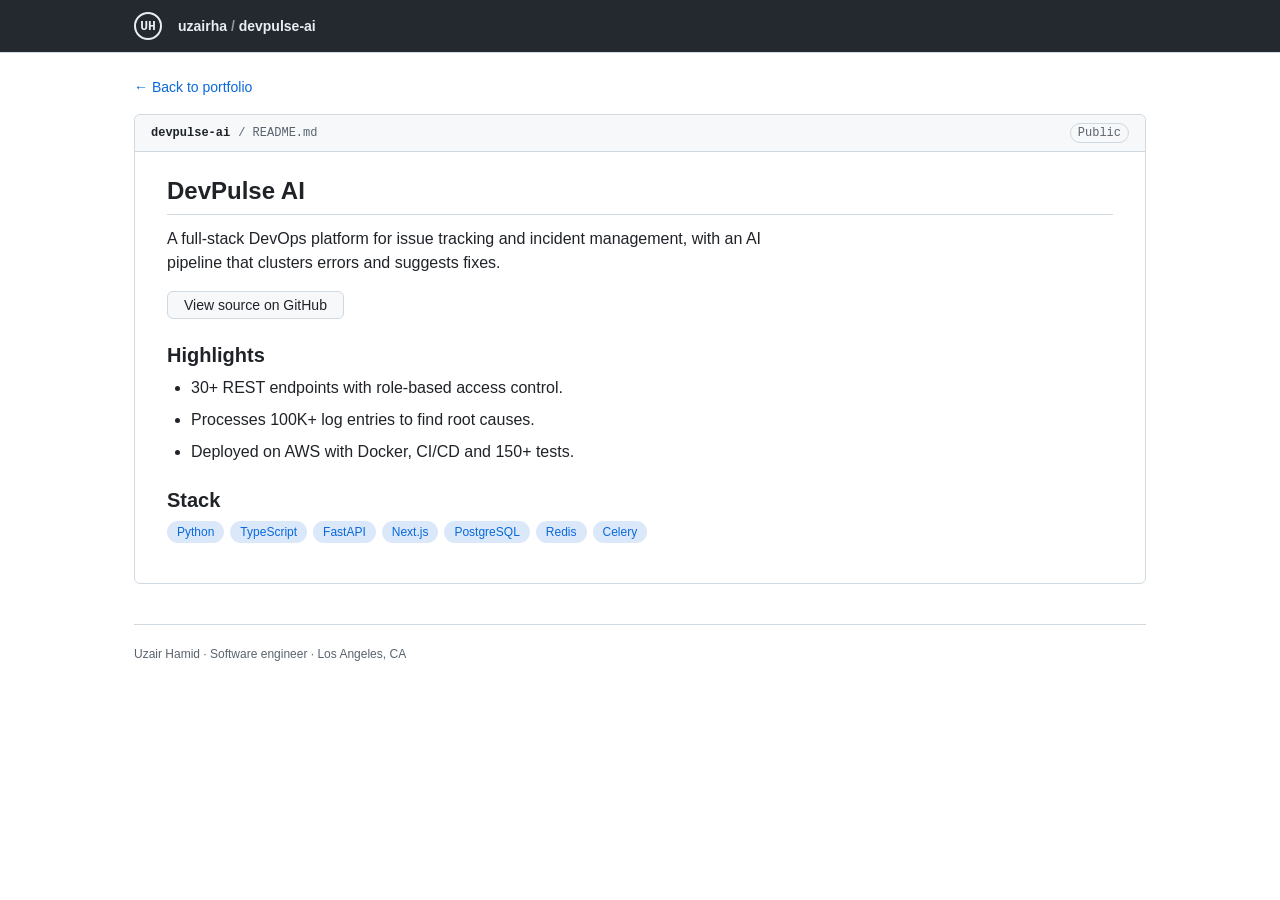
==== projects/devpulse-ai.html @ b9ba2fd6 "Add DevPulse AI detail page and link pinned card Co-Authored-By: Claude Sonnet 5.5 <noreply@anthropi" ====
<!doctype html>
<html lang="en">
<head>
<meta charset="utf-8">
<meta name="viewport" content="width=device-width, initial-scale=1, viewport-fit=cover">
<title>DevPulse AI · Uzair Hamid</title>
<link rel="stylesheet" href="../style.css">
</head>
<body>
<header class="topbar">
  <div class="topbar-in">
    <a class="logo" href="../" aria-label="Back to portfolio">UH</a>
    <div class="crumb"><a href="../" style="color:#e6edf3">uzairha</a> <span style="color:#9198a1">/</span> devpulse-ai</div>
  </div>
</header>

<div class="wrap page">
  <a class="back" href="../#projects">← Back to portfolio</a>

  <section class="box">
    <div class="box-h"><b>devpulse-ai</b> / README.md <span class="tag">Public</span></div>
    <div class="readme">
      <h2>DevPulse AI</h2>
      <p>A full-stack DevOps platform for issue tracking and incident management, with an AI pipeline that clusters errors and suggests fixes.</p>
      <p><a class="btn inline" href="https://github.com/uzairha/devpulse-ai">View source on GitHub</a></p>

      <h3>Highlights</h3>
      <ul class="steps">
        <li>30+ REST endpoints with role-based access control.</li>
        <li>Processes 100K+ log entries to find root causes.</li>
        <li>Deployed on AWS with Docker, CI/CD and 150+ tests.</li>
      </ul>

      <h3>Stack</h3>
      <div class="chips">
        <span class="chip">Python</span><span class="chip">TypeScript</span><span class="chip">FastAPI</span><span class="chip">Next.js</span><span class="chip">PostgreSQL</span><span class="chip">Redis</span><span class="chip">Celery</span>
      </div>
    </div>
  </section>

  <footer>Uzair Hamid · Software engineer · Los Angeles, CA</footer>
</div>
</body>
</html>
---- style.css ----
/* Layout: GitHub profile page. Sticky-less top bar, 296px identity sidebar, main column with README, pinned cards, experience log and activity graph. */
:root {
  --bg: #0d1117;
  --canvas: #161b22;
  --border: #30363d;
  --fg: #e6edf3;
  --muted: #8b949e;
  --link: #4493f8;
  --green: #3fb950;
  --btn: #21262d;
  --btn-hover: #30363d;
  --cell0: #161b22;
  --cell1: #0e4429;
  --cell2: #39d353;
  --head: #010409;
  --sans: -apple-system, BlinkMacSystemFont, "Segoe UI", "Noto Sans", Helvetica, Arial, sans-serif;
  --mono: ui-monospace, SFMono-Regular, "SF Mono", Menlo, Consolas, "Liberation Mono", monospace;
  color-scheme: dark;
}
@media (prefers-color-scheme: light) {
  :root:not([data-theme="dark"]) {
    --bg: #ffffff; --canvas: #f6f8fa; --border: #d1d9e0; --fg: #1f2328; --muted: #59636e;
    --link: #0969da; --green: #1a7f37; --btn: #f6f8fa; --btn-hover: #eaeef2;
    --cell0: #eff2f5; --cell1: #aceebb; --cell2: #2da44e; --head: #24292f;
    color-scheme: light;
  }
}
:root[data-theme="light"] {
  --bg: #ffffff; --canvas: #f6f8fa; --border: #d1d9e0; --fg: #1f2328; --muted: #59636e;
  --link: #0969da; --green: #1a7f37; --btn: #f6f8fa; --btn-hover: #eaeef2;
  --cell0: #eff2f5; --cell1: #aceebb; --cell2: #2da44e; --head: #24292f;
  color-scheme: light;
}

* { box-sizing: border-box; }
html { scroll-behavior: smooth; -webkit-text-size-adjust: 100%; }
@media (prefers-reduced-motion: reduce) { html { scroll-behavior: auto; } }
body {
  margin: 0;
  background: var(--bg); color: var(--fg); font-family: var(--sans); font-size: 14px; line-height: 1.5;
  padding-left: max(16px, env(safe-area-inset-left, 0px));
  padding-right: max(16px, env(safe-area-inset-right, 0px));
  padding-block: 0 48px;
  -webkit-font-smoothing: antialiased;
}
a { color: var(--link); text-decoration: none; }
a:hover { text-decoration: underline; }
a:focus-visible, button:focus-visible { outline: 2px solid var(--link); outline-offset: 2px; border-radius: 6px; }

/* top bar */
.topbar { margin-inline: calc(-1 * max(16px, env(safe-area-inset-left, 0px))); padding: 12px max(16px, env(safe-area-inset-right, 0px)) 12px max(16px, env(safe-area-inset-left, 0px)); background: var(--head); border-bottom: 1px solid var(--border); }
.topbar-in { max-width: 1012px; margin: 0 auto; display: flex; align-items: center; gap: 16px; }
.logo { width: 28px; height: 28px; flex: none; color: #e6edf3; display: grid; place-items: center; font: 700 13px var(--mono); border: 2px solid #e6edf3; border-radius: 50%; }
.crumb { font-weight: 600; color: #e6edf3; white-space: nowrap; overflow: hidden; text-overflow: ellipsis; min-width: 0; }
.search { margin-left: auto; min-width: 0; display: flex; align-items: center; gap: 8px; border: 1px solid #3d444d; border-radius: 6px; padding: 5px 12px; color: #9198a1; font-size: 13px; width: 240px; max-width: 100%; }
.search kbd { margin-left: auto; font: 11px var(--mono); border: 1px solid #3d444d; border-radius: 4px; padding: 0 5px; }

.wrap { max-width: 1012px; margin: 0 auto; }

/* tabs */
.tabs { scrollbar-width: none; display: flex; gap: 4px; overflow-x: auto; border-bottom: 1px solid var(--border); margin-top: 0; padding-top: 12px; }
.tabs a { color: var(--fg); padding: 8px 14px 12px; font-size: 14px; white-space: nowrap; border-bottom: 2px solid transparent; display: flex; gap: 8px; align-items: center; }
.tabs a { transition: background-color .1s; }
.tabs a:hover { text-decoration: none; background: color-mix(in srgb, var(--muted) 15%, transparent); border-radius: 6px 6px 0 0; }
.tabs a.on { font-weight: 600; border-bottom-color: #f78166; }
.count { background: var(--btn); border: 1px solid var(--border); border-radius: 20px; font-size: 12px; padding: 0 7px; line-height: 18px; color: var(--fg); }

.grid { display: grid; grid-template-columns: 296px minmax(0, 1fr); gap: 32px; padding-top: 24px; align-items: start; }

/* sidebar */
.avatar { width: 100%; max-width: 296px; aspect-ratio: 1; border-radius: 50%; border: 1px solid var(--border); background: var(--canvas); display: flex; align-items: center; justify-content: center; font: 600 88px var(--mono); letter-spacing: -4px; color: var(--fg); }
.avatar span { color: var(--green); }
.names { padding-top: 16px; }
.names h1 { margin: 0; font-size: 26px; line-height: 1.25; font-weight: 600; }
.names .handle { font-size: 20px; color: var(--muted); font-weight: 300; line-height: 24px; }
.bio { margin: 16px 0; }
.btn { display: block; width: 100%; text-align: center; background: var(--btn); border: 1px solid var(--border); color: var(--fg); border-radius: 6px; padding: 5px 16px; font: 500 14px var(--sans); cursor: pointer; }
.btn, .mini, .chip { transition: background-color .1s, border-color .1s, color .1s; }
.btn:hover { background: var(--btn-hover); border-color: var(--muted); text-decoration: none; }
.status { margin: 16px 0 0; display: flex; gap: 8px; align-items: flex-start; border: 1px solid var(--border); border-radius: 6px; padding: 8px 12px; background: var(--canvas); font-size: 13px; }
.dot { width: 8px; height: 8px; border-radius: 50%; background: var(--green); margin-top: 7px; flex: none; }
.meta { list-style: none; margin: 16px 0 0; padding: 0; display: grid; gap: 6px; }
.meta li { display: flex; gap: 8px; align-items: baseline; min-width: 0; }
.meta svg { width: 16px; height: 16px; fill: var(--muted); flex: none; align-self: center; }
.meta .t { min-width: 0; overflow-wrap: anywhere; }
.sb-title { font-size: 16px; font-weight: 600; margin: 24px 0 8px; padding-top: 16px; border-top: 1px solid var(--border); }
.chips { display: flex; flex-wrap: wrap; gap: 6px; }
.chip { background: color-mix(in srgb, var(--link) 15%, transparent); color: var(--link); border-radius: 2em; padding: 0 10px; font-size: 12px; font-weight: 500; line-height: 22px; white-space: nowrap; }
.chip:hover { background: var(--link); color: var(--bg); text-decoration: none; }

/* main */
.box { border: 1px solid var(--border); border-radius: 6px; min-width: 0; }
.box-h { padding: 8px 16px; border-bottom: 1px solid var(--border); font: 12px var(--mono); color: var(--muted); display: flex; gap: 8px; align-items: center; background: var(--canvas); border-radius: 6px 6px 0 0; }
.box-h b { color: var(--fg); font-weight: 600; }
.readme { padding: 24px 32px 28px; }
.readme h2 { margin: 0 0 12px; font-size: 24px; font-weight: 600; padding-bottom: 8px; border-bottom: 1px solid var(--border); line-height: 1.25; }
.readme p { margin: 0 0 16px; max-width: 68ch; font-size: 16px; }
.readme p:last-child { margin: 0; }
code { font: 85% var(--mono); background: color-mix(in srgb, var(--muted) 20%, transparent); padding: 2px 6px; border-radius: 6px; }

.sec-h { display: flex; justify-content: space-between; align-items: baseline; margin: 24px 0 8px; font-size: 16px; font-weight: 400; }
.sec-h h3 { margin: 0; font-size: 16px; font-weight: 400; }
.sec-h .aside { font-size: 12px; color: var(--link); }

.pins { display: grid; grid-template-columns: repeat(2, minmax(0, 1fr)); gap: 16px; }
.pin { padding: 16px; display: flex; flex-direction: column; gap: 8px; }
.pin-top { display: flex; align-items: center; gap: 8px; min-width: 0; }
.pin-top svg { width: 16px; height: 16px; fill: var(--muted); flex: none; }
.pin-top a, .pin-top .nm { font-weight: 600; min-width: 0; overflow-wrap: anywhere; }
.pin-top a:hover { text-decoration: underline; }
.tag { margin-left: auto; border: 1px solid var(--border); border-radius: 2em; padding: 0 7px; font-size: 12px; color: var(--muted); font-weight: 500; line-height: 18px; flex: none; }
.pin p { margin: 0; font-size: 12px; color: var(--muted); }
.pin ul { margin: 0; padding-left: 16px; font-size: 12px; color: var(--muted); display: grid; gap: 2px; }
.langs { display: flex; flex-wrap: wrap; gap: 4px 16px; margin-top: auto; padding-top: 4px; font-size: 12px; color: var(--muted); }
.langs i { display: inline-block; width: 12px; height: 12px; border-radius: 50%; vertical-align: -1px; margin-right: 4px; }

/* experience */
.log { padding: 0; margin: 0; list-style: none; }
.log > li { padding: 16px; border-top: 1px solid var(--border); display: grid; grid-template-columns: 24px minmax(0, 1fr); gap: 12px; }
.log > li:first-child { border-top: 0; }
.log .ico { width: 24px; height: 24px; display: grid; place-items: center; border-radius: 50%; background: var(--canvas); border: 1px solid var(--border); }
.log .ico svg { width: 12px; height: 12px; fill: var(--muted); }
.log h4 { margin: 0; font-size: 14px; font-weight: 600; }
.log h4 span { font-weight: 400; color: var(--muted); }
.log .when { font: 12px var(--mono); color: var(--muted); margin: 2px 0 8px; }
.log ul { margin: 0; padding-left: 18px; display: grid; gap: 4px; }

/* graph */
.graph { padding: 16px; overflow-x: auto; }
.gwrap { width: max-content; }
.months { display: grid; grid-auto-flow: column; grid-auto-columns: 10px; font-size: 11px; color: var(--muted); height: 16px; }
.months span { white-space: nowrap; overflow: visible; }
.cells { display: grid; grid-template-rows: repeat(7, 8px); grid-auto-flow: column; grid-auto-columns: 8px; gap: 2px; }
.c { width: 8px; height: 8px; border-radius: 2px; background: var(--cell0); outline: 1px solid color-mix(in srgb, var(--fg) 6%, transparent); outline-offset: -1px; }
.c.l1 { background: var(--cell1); }
.c.l2 { background: var(--cell2); }
.legend { display: flex; justify-content: space-between; gap: 12px; flex-wrap: wrap; align-items: center; margin-top: 10px; font-size: 12px; color: var(--muted); width: 100%; min-width: 0; }
.legend .sw { display: inline-flex; gap: 2px; align-items: center; }

.skills { display: grid; grid-template-columns: repeat(2, minmax(0, 1fr)); }
.skills > div { padding: 14px 16px; border-top: 1px solid var(--border); min-width: 0; }
.skills > div:nth-child(-n+2) { border-top: 0; }
.skills > div:nth-child(odd) { border-right: 1px solid var(--border); }
.skills h5 { margin: 0 0 8px; font: 12px var(--mono); color: var(--muted); font-weight: 400; text-transform: uppercase; letter-spacing: .06em; }

.contact { padding: 16px; display: grid; gap: 10px; }
.row { display: flex; align-items: center; gap: 10px; flex-wrap: wrap; min-width: 0; }
.row .k { width: 76px; font: 12px var(--mono); color: var(--muted); }
.row .v { font-family: var(--mono); font-size: 13px; overflow-wrap: anywhere; min-width: 0; }
.mini { background: var(--btn); border: 1px solid var(--border); color: var(--fg); border-radius: 6px; font: 500 12px var(--sans); padding: 2px 10px; cursor: pointer; }
.mini:hover { background: var(--btn-hover); border-color: var(--muted); }

footer { margin-top: 40px; padding-top: 20px; border-top: 1px solid var(--border); font-size: 12px; color: var(--muted); }

@media (max-width: 820px) {
  .grid { grid-template-columns: minmax(0, 1fr); gap: 16px; }
  .avatar { width: 112px; font-size: 40px; letter-spacing: -2px; }
  .side-top { display: grid; grid-template-columns: 112px minmax(0, 1fr); gap: 16px; align-items: center; }
  .names { padding-top: 0; }
  .names h1 { font-size: 22px; }
  .search { display: none; }
  .readme { padding: 16px; }
  .pins { grid-template-columns: minmax(0, 1fr); }
}
@media (max-width: 520px) {
  .skills { grid-template-columns: minmax(0, 1fr); }
  .skills > div:nth-child(odd) { border-right: 0; }
  .skills > div:nth-child(2) { border-top: 1px solid var(--border); }
}

.tabs::-webkit-scrollbar { display: none; }

/* project detail pages */
.page { padding-top: 24px; }
.back { display: inline-block; margin-bottom: 16px; font-size: 14px; }
.readme h3 { margin: 24px 0 8px; font-size: 20px; font-weight: 600; line-height: 1.25; }
.readme .chips { margin-bottom: 12px; }
.readme .note { font-size: 14px; color: var(--muted); }
.steps, ul.steps { margin: 0 0 16px; padding-left: 24px; display: grid; gap: 8px; max-width: 68ch; font-size: 16px; }
.btn.inline { display: inline-block; width: auto; }
.box-h .tag { margin-left: auto; }
a.logo { text-decoration: none; }
a.logo:hover { text-decoration: none; background: rgba(255,255,255,.1); }
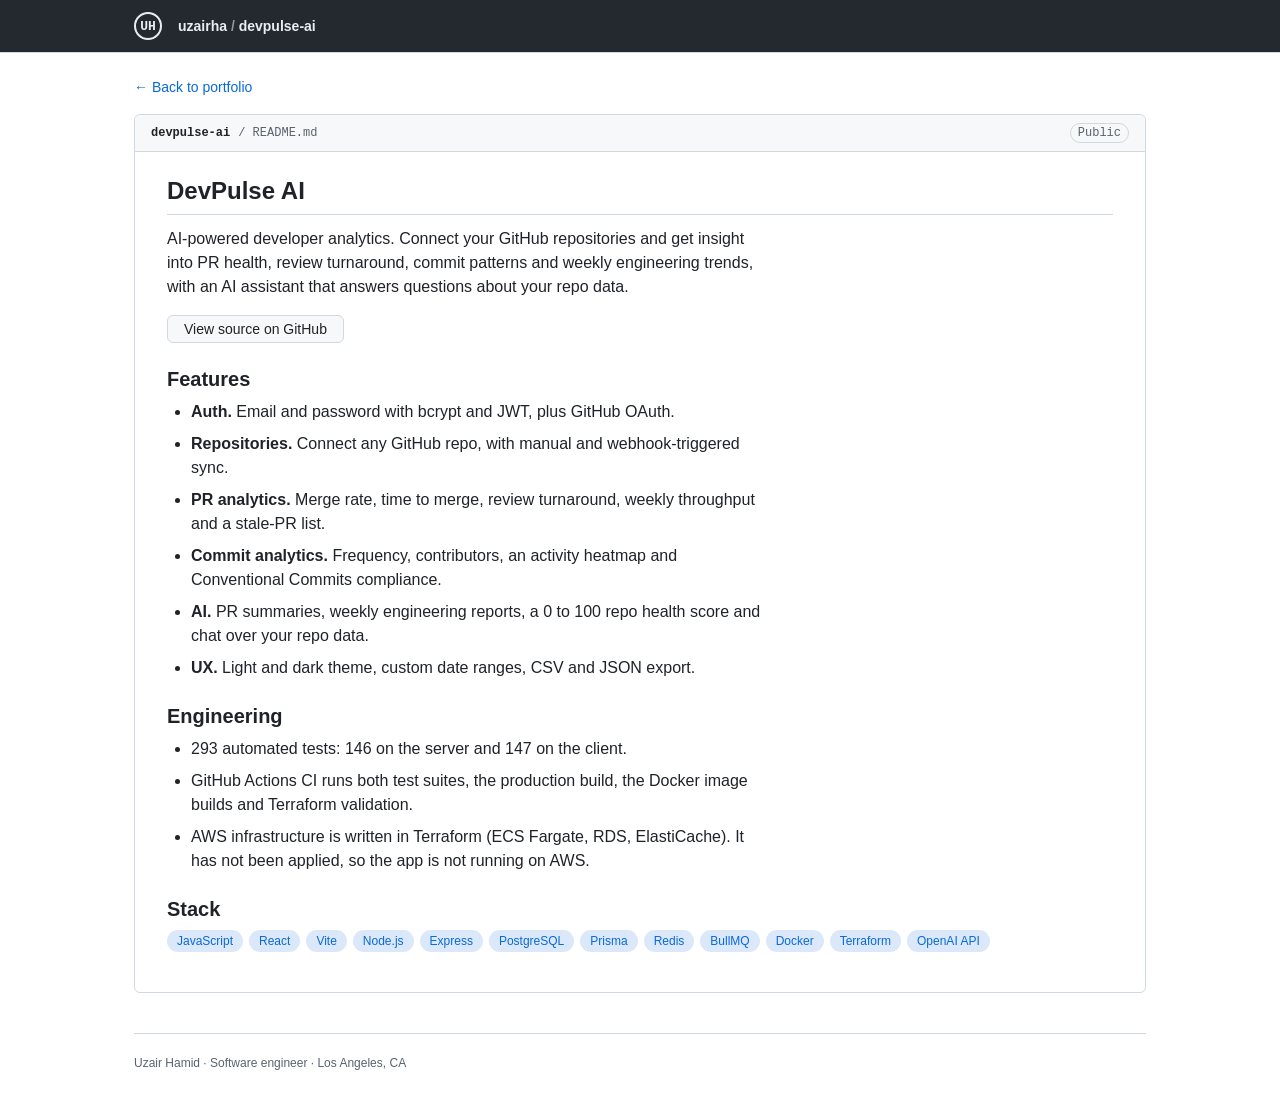
==== commit faafe5bf: "Match DevPulse card and page to the repo Co-Authored-By: Claude Sonnet 5.5 <noreply@anthropic.com>" ====
--- a/projects/devpulse-ai.html
+++ b/projects/devpulse-ai.html
@@ -21,19 +21,29 @@
     <div class="box-h"><b>devpulse-ai</b> / README.md <span class="tag">Public</span></div>
     <div class="readme">
       <h2>DevPulse AI</h2>
-      <p>A full-stack DevOps platform for issue tracking and incident management, with an AI pipeline that clusters errors and suggests fixes.</p>
+      <p>AI-powered developer analytics. Connect your GitHub repositories and get insight into PR health, review turnaround, commit patterns and weekly engineering trends, with an AI assistant that answers questions about your repo data.</p>
       <p><a class="btn inline" href="https://github.com/uzairha/devpulse-ai">View source on GitHub</a></p>
 
-      <h3>Highlights</h3>
+      <h3>Features</h3>
       <ul class="steps">
-        <li>30+ REST endpoints with role-based access control.</li>
-        <li>Processes 100K+ log entries to find root causes.</li>
-        <li>Deployed on AWS with Docker, CI/CD and 150+ tests.</li>
+        <li><b>Auth.</b> Email and password with bcrypt and JWT, plus GitHub OAuth.</li>
+        <li><b>Repositories.</b> Connect any GitHub repo, with manual and webhook-triggered sync.</li>
+        <li><b>PR analytics.</b> Merge rate, time to merge, review turnaround, weekly throughput and a stale-PR list.</li>
+        <li><b>Commit analytics.</b> Frequency, contributors, an activity heatmap and Conventional Commits compliance.</li>
+        <li><b>AI.</b> PR summaries, weekly engineering reports, a 0 to 100 repo health score and chat over your repo data.</li>
+        <li><b>UX.</b> Light and dark theme, custom date ranges, CSV and JSON export.</li>
+      </ul>
+
+      <h3>Engineering</h3>
+      <ul class="steps">
+        <li>293 automated tests: 146 on the server and 147 on the client.</li>
+        <li>GitHub Actions CI runs both test suites, the production build, the Docker image builds and Terraform validation.</li>
+        <li>AWS infrastructure is written in Terraform (ECS Fargate, RDS, ElastiCache). It has not been applied, so the app is not running on AWS.</li>
       </ul>
 
       <h3>Stack</h3>
       <div class="chips">
-        <span class="chip">Python</span><span class="chip">TypeScript</span><span class="chip">FastAPI</span><span class="chip">Next.js</span><span class="chip">PostgreSQL</span><span class="chip">Redis</span><span class="chip">Celery</span>
+        <span class="chip">JavaScript</span><span class="chip">React</span><span class="chip">Vite</span><span class="chip">Node.js</span><span class="chip">Express</span><span class="chip">PostgreSQL</span><span class="chip">Prisma</span><span class="chip">Redis</span><span class="chip">BullMQ</span><span class="chip">Docker</span><span class="chip">Terraform</span><span class="chip">OpenAI API</span>
       </div>
     </div>
   </section>
